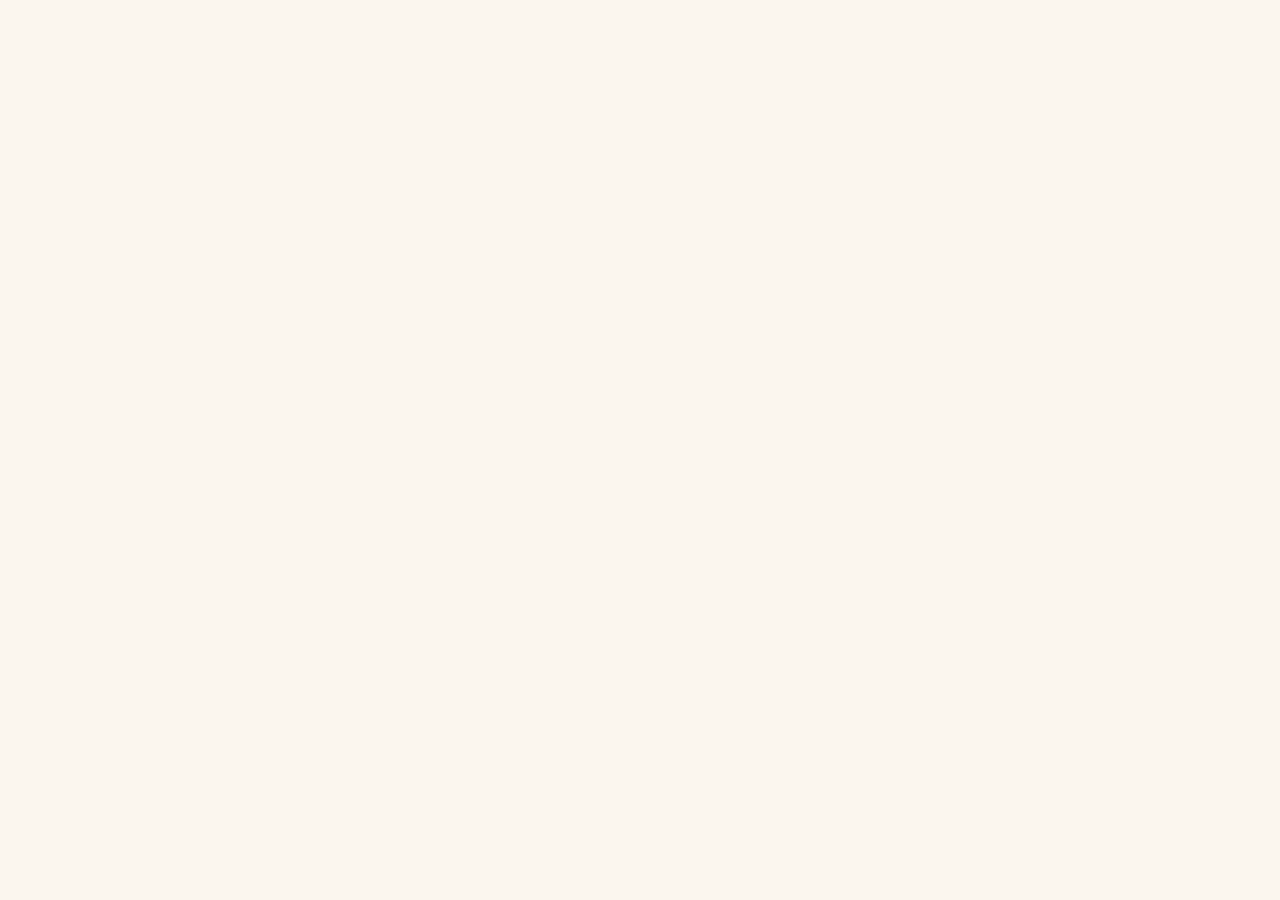
==== index.html @ ea26ce33 "Refine the mobile hero and add a GitHub Pages entry point The mobile hero now cross-fades all three " ====
<!DOCTYPE html>
<html lang="he" dir="rtl">
<head>
<meta charset="utf-8">
<meta name="viewport" content="width=device-width, initial-scale=1">
<title>עינב מימון — כלבנות טיפולית ואילוף</title>
<link rel="canonical" href="project/%D7%A7%D7%95%D7%A0%D7%A1%D7%A4%D7%98%20%D7%93%D7%A3%20%D7%A0%D7%97%D7%99%D7%AA%D7%94%20-%20%D7%A2%D7%99%D7%A0%D7%91%20%D7%9E%D7%99%D7%9E%D7%95%D7%9F.dc.html">
<meta http-equiv="refresh" content="0; url=project/%D7%A7%D7%95%D7%A0%D7%A1%D7%A4%D7%98%20%D7%93%D7%A3%20%D7%A0%D7%97%D7%99%D7%AA%D7%94%20-%20%D7%A2%D7%99%D7%A0%D7%91%20%D7%9E%D7%99%D7%9E%D7%95%D7%9F.dc.html">
<script>
  location.replace('project/' + encodeURIComponent('קונספט דף נחיתה - עינב מימון.dc.html'));
</script>
<style>
  body { margin:0; min-height:100vh; display:grid; place-items:center;
         background:#FBF6EE; color:#16324F;
         font-family:'Heebo',system-ui,sans-serif; }
  a { color:#E4572E; }
</style>
</head>
<body>
<p>טוען… <a href="project/%D7%A7%D7%95%D7%A0%D7%A1%D7%A4%D7%98%20%D7%93%D7%A3%20%D7%A0%D7%97%D7%99%D7%AA%D7%94%20-%20%D7%A2%D7%99%D7%A0%D7%91%20%D7%9E%D7%99%D7%9E%D7%95%D7%9F.dc.html">לדף הנחיתה</a></p>
</body>
</html>
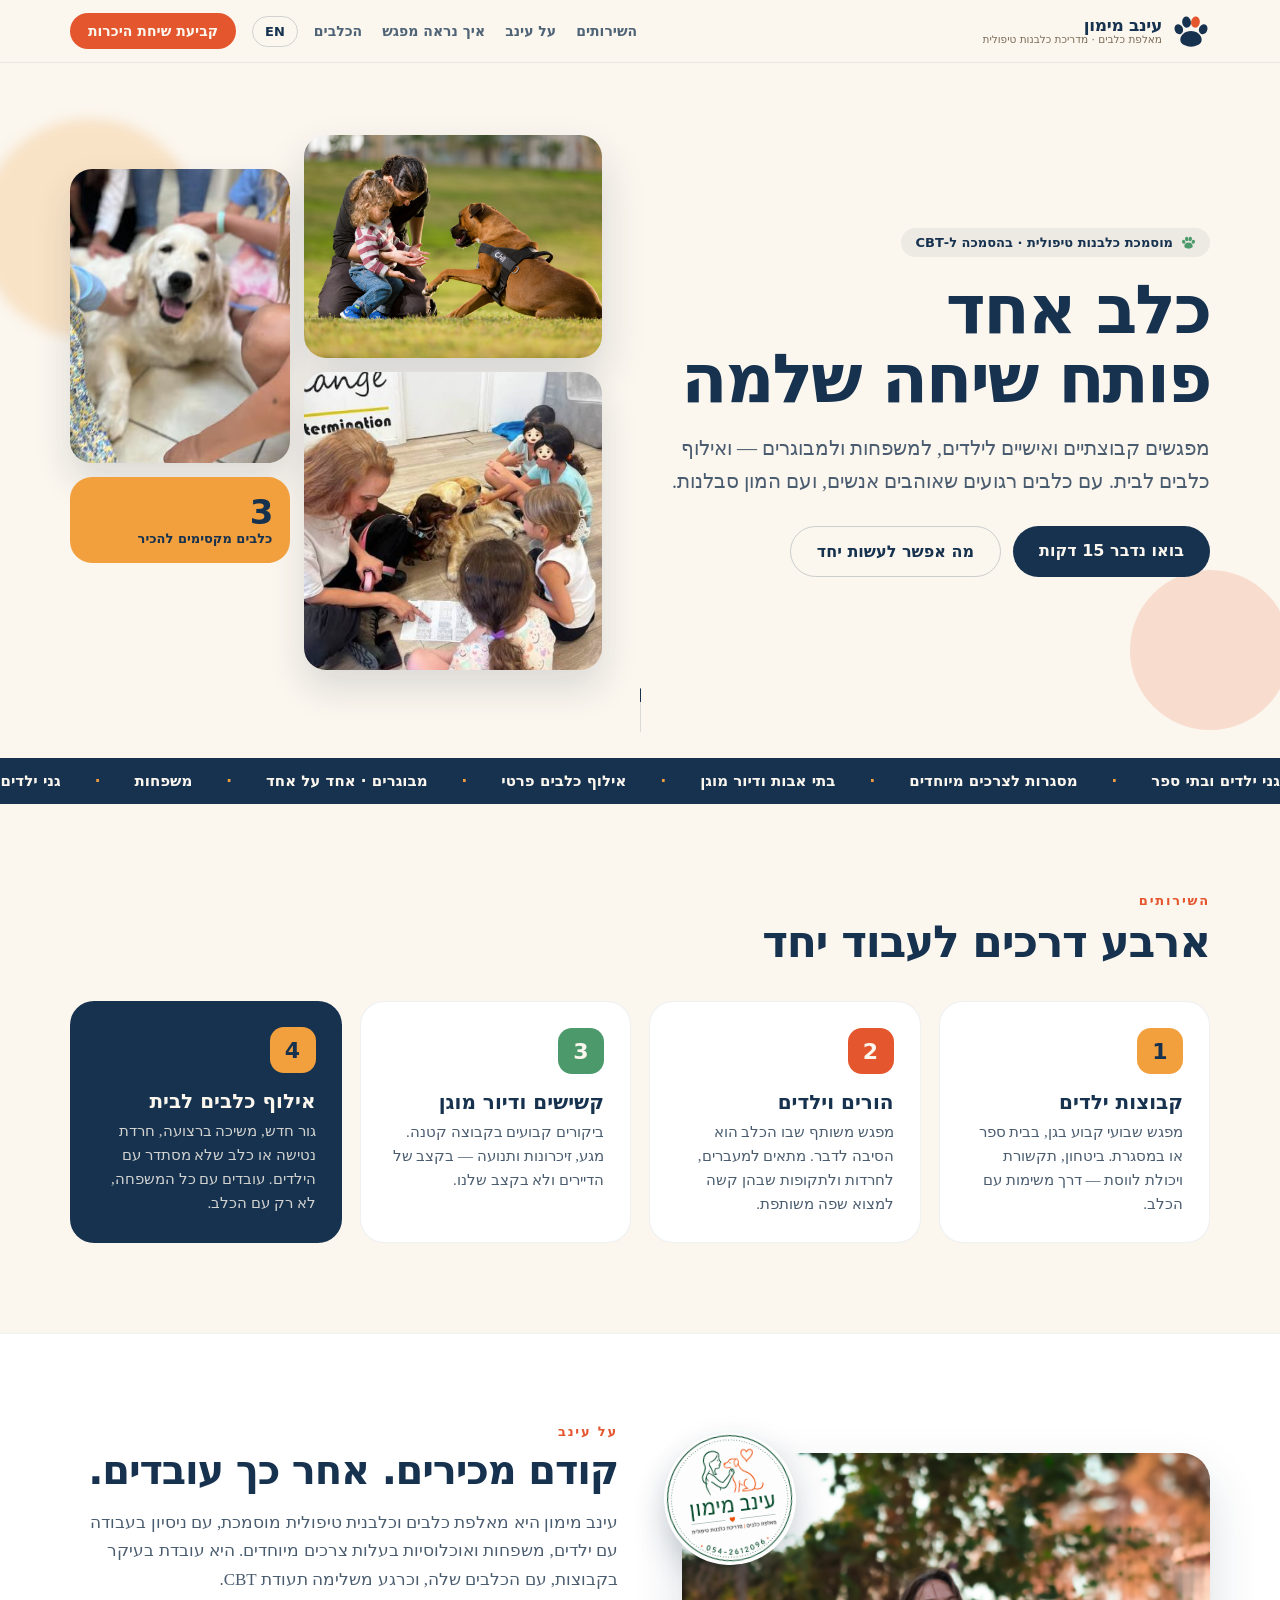
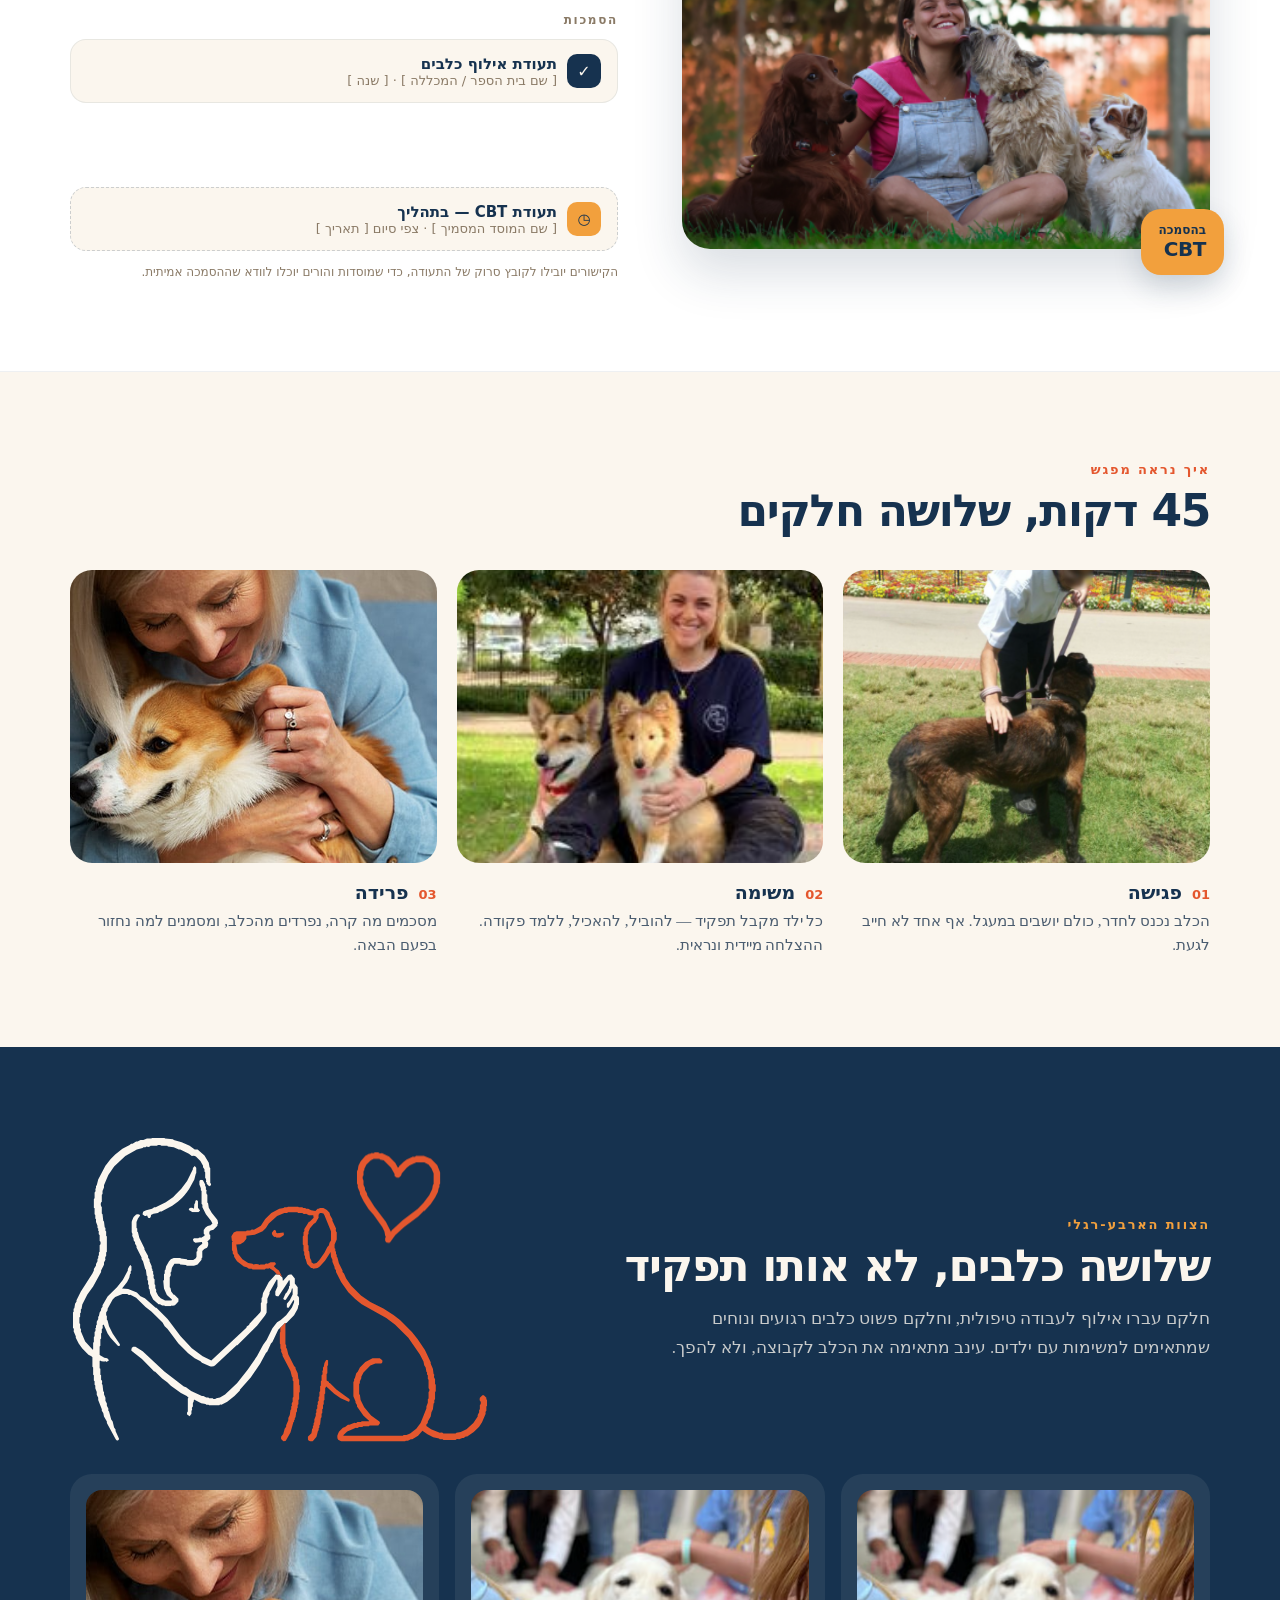
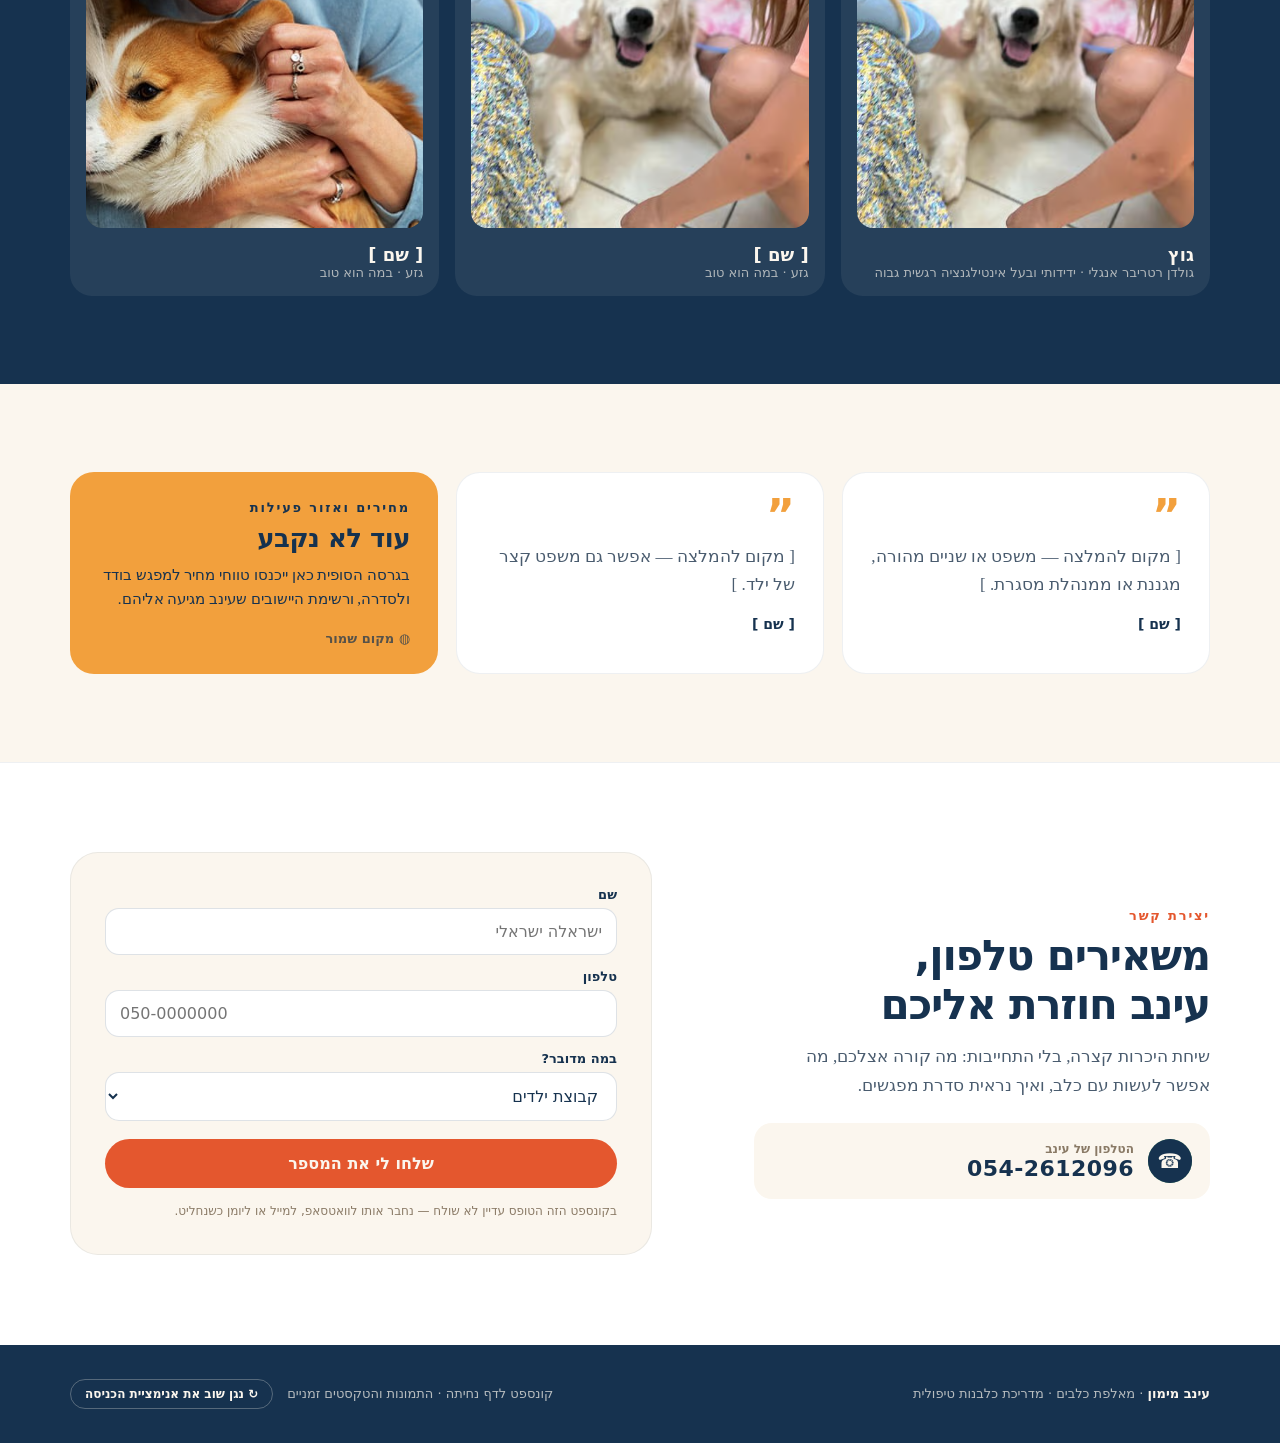
==== commit d852fa38: "Build the real site and point the repo root at it Replaces the design prototype as what visitors act" ====
--- a/index.html
+++ b/index.html
@@ -4,11 +4,12 @@
 <meta charset="utf-8">
 <meta name="viewport" content="width=device-width, initial-scale=1">
 <title>עינב מימון — כלבנות טיפולית ואילוף</title>
-<link rel="canonical" href="project/%D7%A7%D7%95%D7%A0%D7%A1%D7%A4%D7%98%20%D7%93%D7%A3%20%D7%A0%D7%97%D7%99%D7%AA%D7%94%20-%20%D7%A2%D7%99%D7%A0%D7%91%20%D7%9E%D7%99%D7%9E%D7%95%D7%9F.dc.html">
-<meta http-equiv="refresh" content="0; url=project/%D7%A7%D7%95%D7%A0%D7%A1%D7%A4%D7%98%20%D7%93%D7%A3%20%D7%A0%D7%97%D7%99%D7%AA%D7%94%20-%20%D7%A2%D7%99%D7%A0%D7%91%20%D7%9E%D7%99%D7%9E%D7%95%D7%9F.dc.html">
-<script>
-  location.replace('project/' + encodeURIComponent('קונספט דף נחיתה - עינב מימון.dc.html'));
-</script>
+<!-- GitHub Pages serves the repo root, and the site lives in site/. This is the
+     entry point that sends visitors there. The design prototype it used to
+     point at is still in project/, kept as the reference it is. -->
+<link rel="canonical" href="site/index.html">
+<meta http-equiv="refresh" content="0; url=site/index.html">
+<script>location.replace('site/index.html' + location.search + location.hash);</script>
 <style>
   body { margin:0; min-height:100vh; display:grid; place-items:center;
          background:#FBF6EE; color:#16324F;
@@ -17,6 +18,6 @@
 </style>
 </head>
 <body>
-<p>טוען… <a href="project/%D7%A7%D7%95%D7%A0%D7%A1%D7%A4%D7%98%20%D7%93%D7%A3%20%D7%A0%D7%97%D7%99%D7%AA%D7%94%20-%20%D7%A2%D7%99%D7%A0%D7%91%20%D7%9E%D7%99%D7%9E%D7%95%D7%9F.dc.html">לדף הנחיתה</a></p>
+<p>טוען… <a href="site/index.html">לדף הנחיתה</a></p>
 </body>
 </html>
